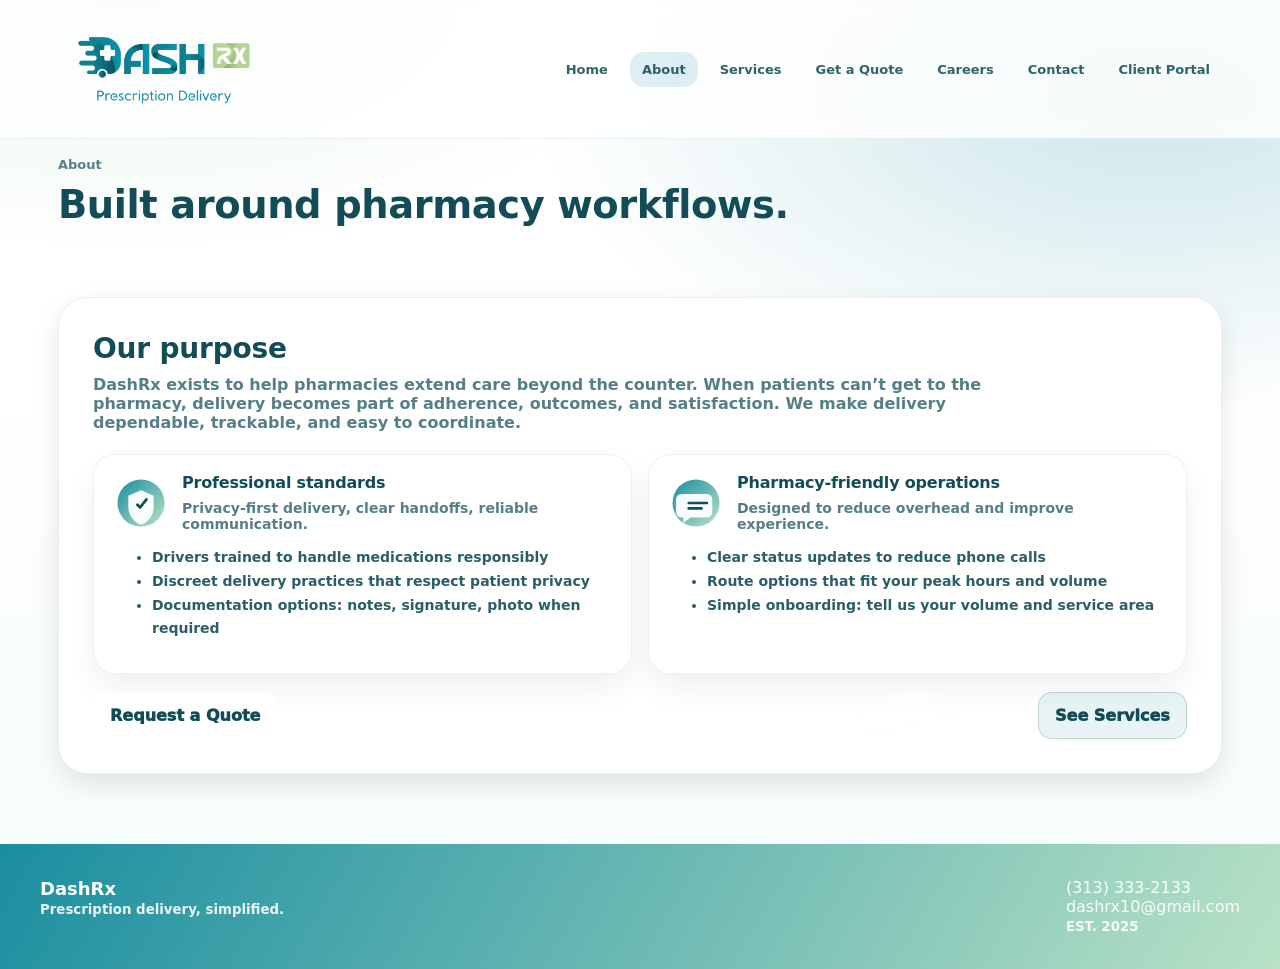
==== about.html @ f157fa07 "Add files via upload" ====
<!doctype html><html lang="en"><head>
<meta charset="utf-8"><meta name="viewport" content="width=device-width, initial-scale=1">
<title>About | DashRx</title><link rel="stylesheet" href="css/style.css"></head>
<body><div class="page">
<div class="header">
  <div class="navbar">
    <a class="brand" href="index.html">
      <img src="assets/dashrx_logo.png" alt="DashRx logo">
    </a>
    <nav class="navlinks"><a href="index.html">Home</a>
<a href="about.html" aria-current="page">About</a>
<a href="services.html">Services</a>
<a href="quote.html">Get a Quote</a>
<a href="careers.html">Careers</a>
<a href="contact.html">Contact</a><a href="https://dispatch.spoke.com/login" target="_blank">Client Portal</a>
</nav>
    <button class="navbtn" type="button" data-navbtn aria-expanded="false" aria-label="Open menu">Menu</button>
  </div>
  <div class="drawer" data-drawer data-open="false"><a href="index.html">Home</a>
<a href="about.html">About</a>
<a href="services.html">Services</a>
<a href="quote.html">Get a Quote</a>
<a href="careers.html">Careers</a>
<a href="contact.html">Contact</a></div>
</div>

<div class="pagehead"><div class="breadcrumb">About</div><h1>Built around pharmacy workflows.</h1></div>
<section class="section"><div class="panel">
  <h2 class="h2">Our purpose</h2>
  <p class="sub">DashRx exists to help pharmacies extend care beyond the counter. When patients can’t get to the pharmacy, delivery becomes part of adherence, outcomes, and satisfaction. We make delivery dependable, trackable, and easy to coordinate.</p>
  <div class="feature-grid">
    <div class="fcard open" style="cursor:default;">
      <div class="top"><img src="assets/ic_shield.svg" alt="Standards"><div><h3>Professional standards</h3><p>Privacy-first delivery, clear handoffs, reliable communication.</p></div></div>
      <div class="more" style="display:block;">
        <ul><li>Drivers trained to handle medications responsibly</li><li>Discreet delivery practices that respect patient privacy</li><li>Documentation options: notes, signature, photo when required</li></ul>
      </div>
    </div>
    <div class="fcard open" style="cursor:default;">
      <div class="top"><img src="assets/ic_updates.svg" alt="Operations"><div><h3>Pharmacy-friendly operations</h3><p>Designed to reduce overhead and improve experience.</p></div></div>
      <div class="more" style="display:block;">
        <ul><li>Clear status updates to reduce phone calls</li><li>Route options that fit your peak hours and volume</li><li>Simple onboarding: tell us your volume and service area</li></ul>
      </div>
    </div>
  </div>
  <div class="actions" style="margin-top:18px;">
    <a class="btn primary" href="quote.html">Request a Quote</a>
    <a class="btn ghost" href="services.html" style="border-color: rgba(18,77,87,.18); background: rgba(26,142,160,.10); color: var(--ink);">See Services</a>
  </div>
</div></section>

<div class="footer">
  <div class="inner">
    <div>
      <strong style="font-size:18px;">DashRx</strong><br>
      <small>Prescription delivery, simplified.</small>
    </div>
    <div>
      <div><a href="tel:+13133332133">(313) 333-2133</a></div>
      <div><a href="mailto:dashrx10@gmail.com">dashrx10@gmail.com</a></div>
      <small>EST. 2025</small>
    </div>
  </div>
</div>
<script src="js/main.js"></script>
</div></body></html>
---- css/style.css ----
:root{
  --primary:#1a8ea0;
  --secondary:#b9e2c6;
  --ink:#124d57;
  --bg:#f4fbfb;
  --muted: rgba(18,77,87,.72);
  --card:#ffffff;
  --shadow: 0 18px 45px rgba(0,0,0,.10);
  --shadow2: 0 10px 26px rgba(0,0,0,.10);
  --ring: 0 0 0 4px rgba(26,142,160,.18);
  --radius: 22px;
  --radiusL: 30px;
}
*{ box-sizing:border-box; }
html{ scroll-behavior:smooth; }
body{
  margin:0;
  font-family: ui-sans-serif, system-ui, -apple-system, Segoe UI, Roboto, Arial, sans-serif;
  color:var(--ink);
  background:
    radial-gradient(900px 420px at 10% 0%, rgba(185,226,198,.35), rgba(185,226,198,0) 60%),
    radial-gradient(1000px 520px at 90% 10%, rgba(26,142,160,.22), rgba(26,142,160,0) 62%),
    linear-gradient(180deg,#fff 0%, #fff 40%, var(--bg) 100%);
}

/* Page fade transitions */
.page{ opacity:0; transform: translateY(6px); transition: opacity .28s ease, transform .28s ease; }
.page.ready{ opacity:1; transform: translateY(0); }
.page.leaving{ opacity:0; transform: translateY(-6px); }

/* Nav */
.header{
  position:sticky; top:0; z-index:50;
  backdrop-filter: blur(10px);
  background: rgba(255,255,255,.82);
  border-bottom: 1px solid rgba(18,77,87,.08);
}
.navbar{
  max-width:1200px; margin:0 auto;
  display:flex; align-items:center; justify-content:space-between;
  padding:14px 18px;
}
.brand{ display:flex; align-items:center; gap:12px; text-decoration:none; color:inherit; }
.brand img{ height:110px; width:auto; }
.brand .brand-text strong{ font-size:18px; letter-spacing:-.2px; }
.brand .brand-text span{ font-size:12px; color:var(--muted); font-weight:700; }

.navlinks{ display:flex; align-items:center; gap:10px; }
.navlinks a{
  text-decoration:none; font-weight:800; font-size:13px;
  padding:10px 12px; border-radius:14px;
  color: rgba(18,77,87,.88);
  transition: background .18s ease, transform .18s ease;
}
.navlinks a:hover{ background: rgba(26,142,160,.10); transform: translateY(-1px); }
.navlinks a[aria-current="page"]{ background: rgba(26,142,160,.14); }

.navbtn{
  display:none;
  border:1px solid rgba(18,77,87,.18);
  background:white; border-radius:14px; padding:10px 12px;
  cursor:pointer;
}
.navbtn:focus{ outline:none; box-shadow: var(--ring); }
.drawer{
  display:none; padding:10px 18px 18px;
  border-top:1px solid rgba(18,77,87,.08);
}
.drawer a{ display:block; padding:12px 12px; border-radius:14px; text-decoration:none; font-weight:800; }
.drawer a:hover{ background: rgba(26,142,160,.10); }

/* Hero */
.hero{ max-width:1200px; margin:18px auto 0; padding:22px 18px 0; }
.hero-wrap{
  border-radius: 34px; overflow:hidden; box-shadow: var(--shadow);
  background:
    radial-gradient(1200px 420px at 20% 20%, rgba(185,226,198,.95), rgba(185,226,198,0) 60%),
    radial-gradient(900px 420px at 80% 30%, rgba(26,142,160,.85), rgba(26,142,160,0) 60%),
    linear-gradient(120deg, var(--primary), var(--secondary));
  position:relative;
}
.hero-wrap:after{
  content:""; position:absolute; inset:-40px;
  background: radial-gradient(500px 220px at 20% 20%, rgba(255,255,255,.22), transparent 60%);
  pointer-events:none; animation: floatGlow 9s ease-in-out infinite;
}
@keyframes floatGlow{ 0%,100%{ transform: translate3d(0,0,0); opacity:.8; } 50%{ transform: translate3d(18px,10px,0); opacity:1; } }
.hero-grid{
  display:grid; grid-template-columns: 1.15fr .85fr; gap:18px;
  padding:44px; align-items:center; position:relative;
}
.kicker{
  display:inline-flex; align-items:center; gap:10px;
  padding:10px 14px; border-radius:999px;
  background: rgba(255,255,255,.22); color:white; font-weight:900;
}
.kicker .dot{ width:10px; height:10px; border-radius:50%; background:#fff; box-shadow: 0 0 0 6px rgba(255,255,255,.20); }
.hero h1{ margin:18px 0 10px; font-size: clamp(30px, 3.2vw, 54px); line-height:1.06; color:white; letter-spacing:-.6px; }
.hero p{ margin:0; font-size:16px; color: rgba(255,255,255,.92); max-width:58ch; }
.hero-cta{ display:flex; gap:12px; margin-top:20px; flex-wrap:wrap; }

.btn{
  display:inline-flex; align-items:center; justify-content:center; gap:10px;
  padding:13px 16px; border-radius:14px; text-decoration:none; font-weight:950;
  cursor:pointer; border:1px solid rgba(255,255,255,.22);
  transition: transform .18s ease, box-shadow .18s ease, background .18s ease;
}
.btn.primary{ background:white; color: var(--ink); }
.btn.primary:hover{ transform: translateY(-1px); box-shadow: var(--shadow2); }
.btn.ghost{ background: rgba(255,255,255,.18); color: white; }
.btn.ghost:hover{ background: rgba(255,255,255,.24); transform: translateY(-1px); }

.hero-side{ display:grid; gap:12px; }
.kpi-row{ display:grid; grid-template-columns: 1fr 1fr; gap:12px; }
.kpi{
  border-radius:22px; background: rgba(255,255,255,.20);
  border:1px solid rgba(255,255,255,.22);
  padding:14px; color:white;
}
.kpi strong{ display:block; font-size:22px; letter-spacing:-.3px; }
.kpi span{ font-size:12px; opacity:.92; font-weight:800; }

.mapcard{
  border-radius:26px; background: rgba(255,255,255,.20);
  border:1px solid rgba(255,255,255,.22);
  padding:16px; color:white; overflow:hidden;
}
.mapcard h3{ margin:0 0 10px; font-size:14px; }
.mapwrap{ background: rgba(18,77,87,.16); border-radius:18px; padding:12px; }
.mapwrap svg{ width:100%; height:auto; display:block; }
.map-legend{ margin-top:10px; font-size:12px; opacity:.92; font-weight:800; }

/* Sections */
.section{ max-width:1200px; margin:0 auto; padding:70px 18px 0; }
.panel{
  border-radius: var(--radiusL); background:white; box-shadow: var(--shadow2);
  padding:34px; border:1px solid rgba(18,77,87,.08);
}
.panel.soft{
  background:
    radial-gradient(900px 320px at 10% 0%, rgba(185,226,198,.40), rgba(185,226,198,0) 55%),
    radial-gradient(900px 320px at 90% 10%, rgba(26,142,160,.14), rgba(26,142,160,0) 60%),
    linear-gradient(180deg, #ffffff, #ffffff);
}
.h2{ margin:0 0 10px; font-size:28px; letter-spacing:-.2px; }
.sub{ margin:0; color: var(--muted); max-width:86ch; font-weight:650; }

/* Feature cards */
.feature-grid{ display:grid; grid-template-columns: repeat(2, minmax(0,1fr)); gap:16px; margin-top:22px; }
.fcard{
  background: var(--card); border-radius: var(--radius);
  border:1px solid rgba(18,77,87,.08); padding:18px;
  box-shadow: 0 14px 30px rgba(0,0,0,.06);
  cursor:pointer; position:relative; overflow:hidden;
  transition: transform .18s ease, box-shadow .18s ease;
}
.fcard:hover{ transform: translateY(-2px); box-shadow: 0 18px 45px rgba(0,0,0,.10); }
.fcard .top{ display:flex; align-items:center; gap:12px; }
.fcard img{ width:58px; height:58px; }
.fcard h3{ margin:0; font-size:16px; letter-spacing:-.2px; }
.fcard p{ margin:8px 0 0; color: var(--muted); font-size:14px; font-weight:650; }
.fcard .more{ margin-top:14px; display:none; color: rgba(18,77,87,.90); font-size:14px; line-height:1.7; font-weight:650; }
.fcard.open .more{ display:block; }
.fcard .chev{
  position:absolute; right:16px; top:16px;
  width:34px; height:34px; border-radius:12px;
  display:flex; align-items:center; justify-content:center;
  background: rgba(26,142,160,.10);
  font-weight:950; transition: transform .18s ease;
}
.fcard.open .chev{ transform: rotate(180deg); }

/* Step form */
.stepper{ margin-top:18px; display:grid; gap:14px; }
.progressbar{ height:10px; background: rgba(18,77,87,.10); border-radius:999px; overflow:hidden; }
.progressbar > div{ height:100%; width:0%; background: linear-gradient(120deg, var(--primary), var(--secondary)); border-radius:999px; transition: width .35s ease; }
.steps{ display:flex; gap:10px; flex-wrap:wrap; font-weight:900; color: rgba(18,77,87,.80); font-size:12px; }
.steps .pill{ padding:8px 10px; border-radius:999px; background: rgba(26,142,160,.10); }
.steps .pill.active{ background: rgba(26,142,160,.18); box-shadow: var(--ring); }

.form{ margin-top:14px; display:grid; gap:14px; }
.row2{ display:grid; grid-template-columns: 1fr 1fr; gap:14px; }
label{ font-weight:900; font-size:13px; }
input, textarea, select{
  width:100%; padding:14px; border-radius:14px;
  border:1px solid rgba(18,77,87,.16);
  font: inherit; background:white;
}
input:focus, textarea:focus, select:focus{ outline:none; box-shadow: var(--ring); border-color: rgba(26,142,160,.55); }
textarea{ min-height:120px; resize:vertical; }
.helper{ font-size:12px; color: var(--muted); font-weight:650; }

.step{ display:none; }
.step.active{ display:block; animation: stepIn .22s ease; }
@keyframes stepIn{ from{ opacity:0; transform: translateY(6px);} to{ opacity:1; transform: translateY(0);} }

.actions{ display:flex; justify-content:space-between; gap:12px; flex-wrap:wrap; margin-top:8px; }
.btnform{
  border:none; border-radius:14px; padding:14px 16px;
  font-weight:950; background: var(--primary); color:white; cursor:pointer;
  transition: transform .18s ease, filter .18s ease;
}
.btnform:hover{ filter: brightness(.96); transform: translateY(-1px); }
.btnsubtle{
  border: 1px solid rgba(18,77,87,.18);
  background: white; color: var(--ink);
  border-radius: 14px; padding: 14px 16px;
  font-weight: 950; cursor:pointer;
}
.btnsubtle:hover{ box-shadow: var(--shadow2); transform: translateY(-1px); }

.hp{ position:absolute; left:-9999px; opacity:0; height:0; }

/* Footer */
.footer{
  margin-top:70px; padding:34px 18px;
  background: linear-gradient(120deg, var(--primary), var(--secondary));
  color:white;
}
.footer .inner{
  max-width:1200px; margin:0 auto;
  display:flex; align-items:flex-start; justify-content:space-between;
  gap:18px; flex-wrap:wrap;
}
.footer a{ color:white; opacity:.95; text-decoration:none; }
.footer small{ opacity:.9; font-weight:700; }

.pagehead{ max-width:1200px; margin:18px auto 0; padding:0 18px; }
.breadcrumb{ color: rgba(18,77,87,.70); font-weight:900; font-size:13px; }
.pagehead h1{ margin:10px 0 0; font-size: clamp(28px, 3vw, 44px); letter-spacing:-.4px; }

@media (max-width: 980px){
  .hero-grid{ grid-template-columns: 1fr; }
}
@media (max-width: 820px){
  .navlinks{ display:none; }
  .navbtn{ display:inline-flex; }
  .feature-grid{ grid-template-columns: 1fr; }
  .row2{ grid-template-columns: 1fr; }
  .panel{ padding:22px; }
  .hero-grid{ padding:28px; }
  .kpi-row{ grid-template-columns: 1fr; }
}



/* ===== Cool+ micro-interactions & particles ===== */
.hero-wrap{ position:relative; }
.particles{
  position:absolute; inset:0; width:100%; height:100%;
  opacity:.65; pointer-events:none;
}

/* Button shine sweep */
.btn{ position:relative; will-change: transform; }
.btn:before{
  content:""; position:absolute; inset:-2px; border-radius:16px;
  background: linear-gradient(110deg, transparent 0%, rgba(255,255,255,.35) 35%, transparent 70%);
  transform: translateX(-120%);
  transition: transform .55s ease;
  pointer-events:none;
}
.btn:hover:before{ transform: translateX(120%); }

/* Card lift/tilt */
.fcard{ will-change: transform; }
.fcard:hover{ transform: translateY(-3px) rotateX(1deg) rotateY(-1deg); }

/* ===== Delivery status timeline ===== */
.timeline{
  margin-top:18px;
  display:grid;
  gap: 12px;
  border-radius: 26px;
  background: linear-gradient(120deg, rgba(26,142,160,.10), rgba(185,226,198,.18));
  border: 1px solid rgba(18,77,87,.08);
  padding: 18px;
}
.tline-bar{
  height: 10px;
  background: rgba(18,77,87,.10);
  border-radius: 999px;
  overflow:hidden;
}
.tline-bar > div{
  height:100%;
  width: 0%;
  background: linear-gradient(120deg, var(--primary), var(--secondary));
  border-radius:999px;
  transition: width .35s ease;
}
.tline-steps{ display:flex; gap:10px; flex-wrap:wrap; }
.tstep{
  display:flex; align-items:center; gap:10px;
  padding: 10px 12px;
  border-radius: 18px;
  background: rgba(255,255,255,.70);
  border: 1px solid rgba(18,77,87,.10);
  cursor:pointer;
  transition: transform .18s ease, box-shadow .18s ease, background .18s ease;
  font-weight: 900; font-size: 13px;
}
.tstep:hover{ transform: translateY(-2px); box-shadow: var(--shadow2); background: rgba(255,255,255,.85); }
.tstep.active{ box-shadow: var(--ring); }
.dotmini{
  width: 10px; height: 10px; border-radius: 50%;
  background: rgba(26,142,160,.55);
  box-shadow: 0 0 0 6px rgba(26,142,160,.12);
}
.tdetail{
  border-radius: 18px;
  background: white;
  border: 1px solid rgba(18,77,87,.08);
  padding: 14px;
  box-shadow: 0 14px 30px rgba(0,0,0,.06);
}
.tdetail strong{ display:block; }
.tdetail span{ color: var(--muted); font-weight:650; }


/* Subtle glow behind hero/badge counter */
.glow-num{
  position:absolute;
  left:50%;
  top:50%;
  transform: translate(-50%,-50%);
  width: 360px;
  height: 140px;
  border-radius: 999px;
  background: radial-gradient(circle at 30% 40%, rgba(255,255,255,.55), rgba(255,255,255,0) 65%);
  filter: blur(18px);
  opacity: .55;
  animation: glowPulse 3.6s ease-in-out infinite;
  pointer-events:none;
}
@keyframes glowPulse{
  0%,100%{ opacity:.45; transform: translate(-50%,-50%) scale(1); }
  50%{ opacity:.75; transform: translate(-50%,-50%) scale(1.06); }
}
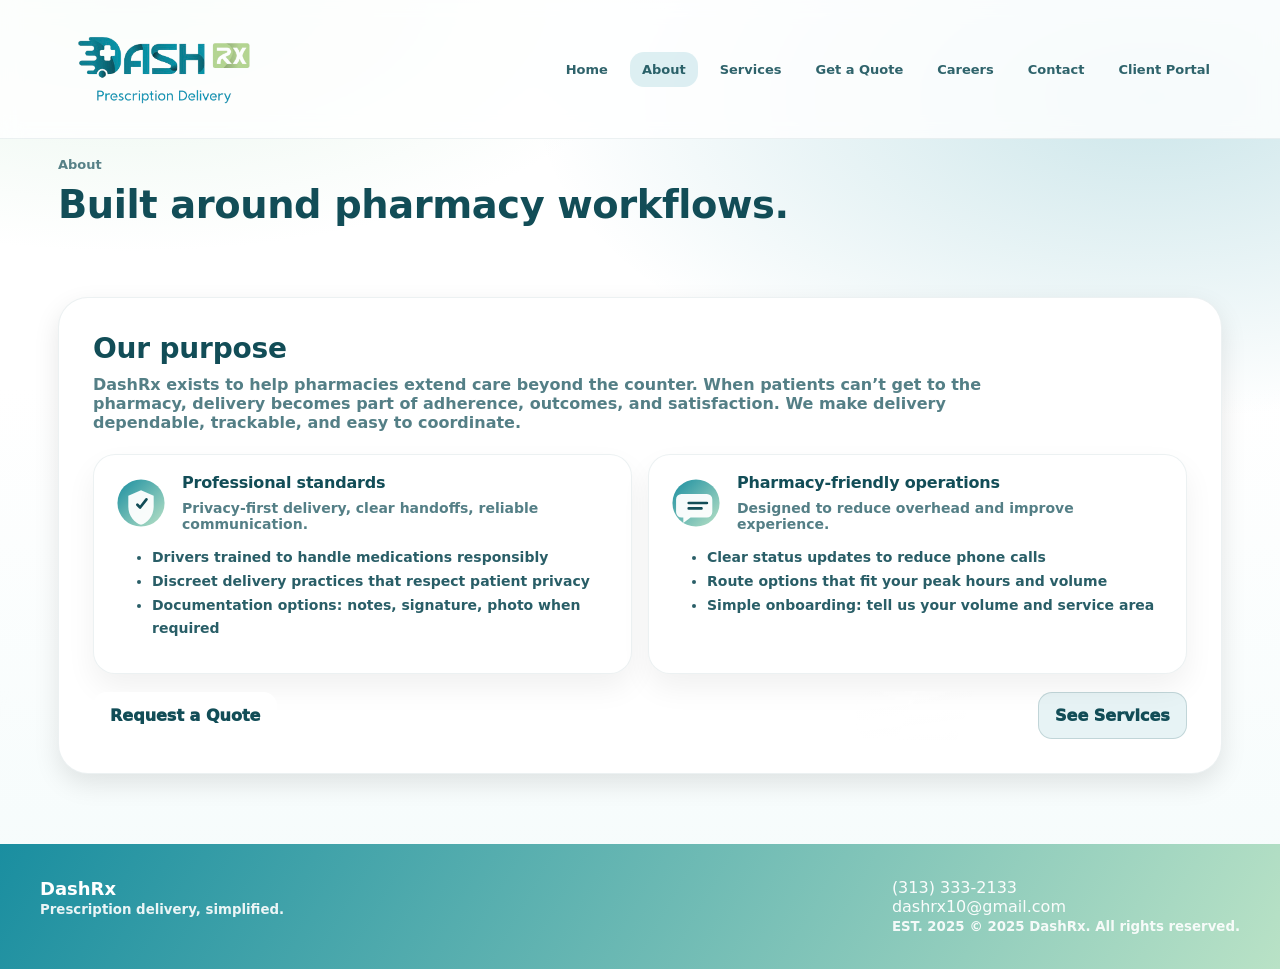
==== commit f0a57be0: "Add files via upload" ====
--- a/about.html
+++ b/about.html
@@ -12,7 +12,7 @@
 <a href="services.html">Services</a>
 <a href="quote.html">Get a Quote</a>
 <a href="careers.html">Careers</a>
-<a href="contact.html">Contact</a><a href="https://dispatch.spoke.com/login" target="_blank">Client Portal</a>
+<a href="contact.html">Contact</a><a href="https://dispatch.spoke.com/login" target="_blank" rel="noopener noreferrer">Client Portal</a>
 </nav>
     <button class="navbtn" type="button" data-navbtn aria-expanded="false" aria-label="Open menu">Menu</button>
   </div>
@@ -21,7 +21,8 @@
 <a href="services.html">Services</a>
 <a href="quote.html">Get a Quote</a>
 <a href="careers.html">Careers</a>
-<a href="contact.html">Contact</a></div>
+<a href="contact.html">Contact</a>
+<a href="https://dispatch.spoke.com/login" target="_blank" rel="noopener noreferrer" class="portal-link">Client Portal</a></div>
 </div>
 
 <div class="pagehead"><div class="breadcrumb">About</div><h1>Built around pharmacy workflows.</h1></div>
@@ -54,12 +55,14 @@
       <strong style="font-size:18px;">DashRx</strong><br>
       <small>Prescription delivery, simplified.</small>
     </div>
-    <div>
+    <div class="footer-meta">
       <div><a href="tel:+13133332133">(313) 333-2133</a></div>
       <div><a href="mailto:dashrx10@gmail.com">dashrx10@gmail.com</a></div>
       <small>EST. 2025</small>
+      <small class="copyright">&copy; 2025</span> DashRx. All rights reserved.</small>
     </div>
   </div>
 </div>
+
 <script src="js/main.js"></script>
-</div></body></html>
+</div></body></html>
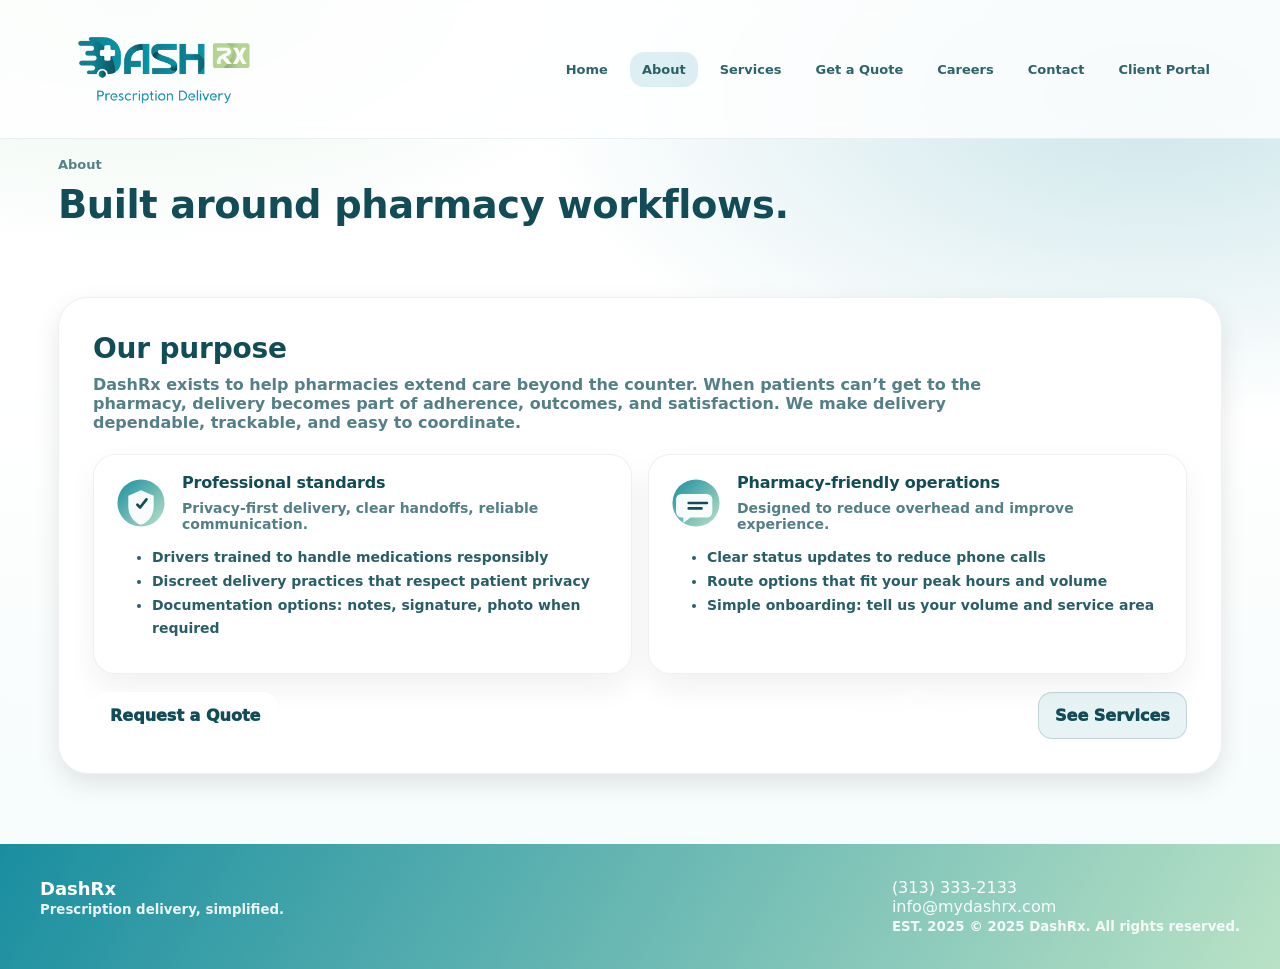
==== commit bea3e1f8: "Update delivery milestone and DashRx business contact emails" ====
--- a/about.html
+++ b/about.html
@@ -57,7 +57,7 @@
     </div>
     <div class="footer-meta">
       <div><a href="tel:+13133332133">(313) 333-2133</a></div>
-      <div><a href="mailto:dashrx10@gmail.com">dashrx10@gmail.com</a></div>
+      <div><a href="mailto:info@mydashrx.com">info@mydashrx.com</a></div>
       <small>EST. 2025</small>
       <small class="copyright">&copy; 2025</span> DashRx. All rights reserved.</small>
     </div>
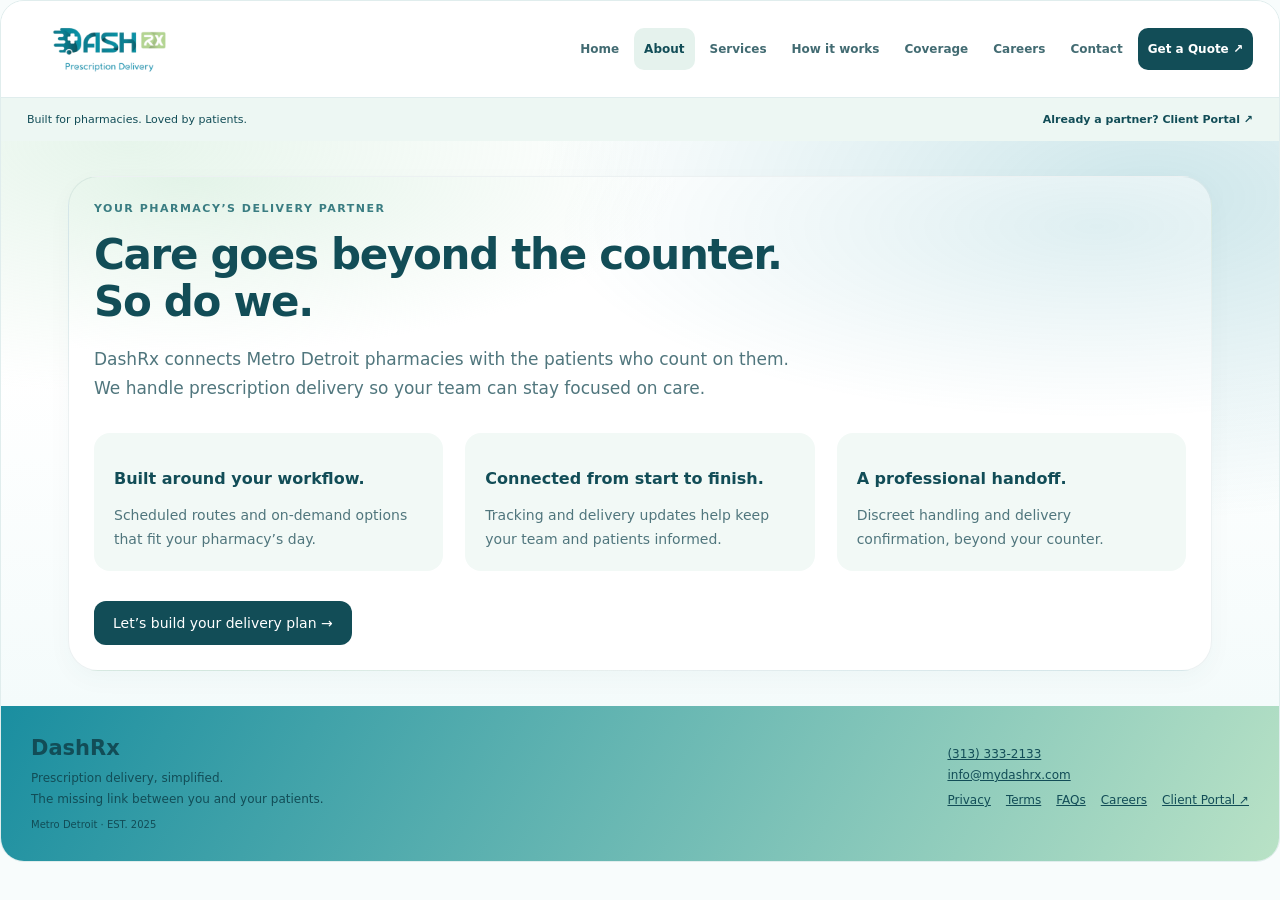
==== commit 4f6f44d5: "Refine DashRx website, add driver applications and county coverage" ====
--- a/about.html
+++ b/about.html
@@ -1,68 +1,6 @@
-<!doctype html><html lang="en"><head>
-<meta charset="utf-8"><meta name="viewport" content="width=device-width, initial-scale=1">
-<title>About | DashRx</title><link rel="stylesheet" href="css/style.css"></head>
-<body><div class="page">
-<div class="header">
-  <div class="navbar">
-    <a class="brand" href="index.html">
-      <img src="assets/dashrx_logo.png" alt="DashRx logo">
-    </a>
-    <nav class="navlinks"><a href="index.html">Home</a>
-<a href="about.html" aria-current="page">About</a>
-<a href="services.html">Services</a>
-<a href="quote.html">Get a Quote</a>
-<a href="careers.html">Careers</a>
-<a href="contact.html">Contact</a><a href="https://dispatch.spoke.com/login" target="_blank" rel="noopener noreferrer">Client Portal</a>
-</nav>
-    <button class="navbtn" type="button" data-navbtn aria-expanded="false" aria-label="Open menu">Menu</button>
-  </div>
-  <div class="drawer" data-drawer data-open="false"><a href="index.html">Home</a>
-<a href="about.html">About</a>
-<a href="services.html">Services</a>
-<a href="quote.html">Get a Quote</a>
-<a href="careers.html">Careers</a>
-<a href="contact.html">Contact</a>
-<a href="https://dispatch.spoke.com/login" target="_blank" rel="noopener noreferrer" class="portal-link">Client Portal</a></div>
-</div>
-
-<div class="pagehead"><div class="breadcrumb">About</div><h1>Built around pharmacy workflows.</h1></div>
-<section class="section"><div class="panel">
-  <h2 class="h2">Our purpose</h2>
-  <p class="sub">DashRx exists to help pharmacies extend care beyond the counter. When patients can’t get to the pharmacy, delivery becomes part of adherence, outcomes, and satisfaction. We make delivery dependable, trackable, and easy to coordinate.</p>
-  <div class="feature-grid">
-    <div class="fcard open" style="cursor:default;">
-      <div class="top"><img src="assets/ic_shield.svg" alt="Standards"><div><h3>Professional standards</h3><p>Privacy-first delivery, clear handoffs, reliable communication.</p></div></div>
-      <div class="more" style="display:block;">
-        <ul><li>Drivers trained to handle medications responsibly</li><li>Discreet delivery practices that respect patient privacy</li><li>Documentation options: notes, signature, photo when required</li></ul>
-      </div>
-    </div>
-    <div class="fcard open" style="cursor:default;">
-      <div class="top"><img src="assets/ic_updates.svg" alt="Operations"><div><h3>Pharmacy-friendly operations</h3><p>Designed to reduce overhead and improve experience.</p></div></div>
-      <div class="more" style="display:block;">
-        <ul><li>Clear status updates to reduce phone calls</li><li>Route options that fit your peak hours and volume</li><li>Simple onboarding: tell us your volume and service area</li></ul>
-      </div>
-    </div>
-  </div>
-  <div class="actions" style="margin-top:18px;">
-    <a class="btn primary" href="quote.html">Request a Quote</a>
-    <a class="btn ghost" href="services.html" style="border-color: rgba(18,77,87,.18); background: rgba(26,142,160,.10); color: var(--ink);">See Services</a>
-  </div>
-</div></section>
-
-<div class="footer">
-  <div class="inner">
-    <div>
-      <strong style="font-size:18px;">DashRx</strong><br>
-      <small>Prescription delivery, simplified.</small>
-    </div>
-    <div class="footer-meta">
-      <div><a href="tel:+13133332133">(313) 333-2133</a></div>
-      <div><a href="mailto:info@mydashrx.com">info@mydashrx.com</a></div>
-      <small>EST. 2025</small>
-      <small class="copyright">&copy; 2025</span> DashRx. All rights reserved.</small>
-    </div>
-  </div>
-</div>
-
-<script src="js/main.js"></script>
+<!doctype html>
+<html lang="en"><head><meta charset="utf-8"><meta name="viewport" content="width=device-width, initial-scale=1"><meta name="theme-color" content="#1a8ea0"><title>About DashRx | DashRx</title><meta name="description" content="DashRx provides secure prescription delivery for pharmacies throughout Wayne, Oakland, and Macomb counties. We deliver. You focus on care."><link rel="canonical" href="https://mydashrx.com/about.html"><link rel="stylesheet" href="css/site.css"><link rel="icon" type="image/svg+xml" href="assets/dashrx_logo.svg"><meta name="referrer" content="strict-origin-when-cross-origin"><script src="js/site.js" defer></script></head><body style="margin:0;background:#f8fcfc;font-family:ui-sans-serif,system-ui"><div id="rx-full"><header class="full-nav"><a class="full-brand cursor-interaction" aria-label="DashRx homepage" href="index.html"><img class="full-logo" alt="DashRx" src="assets/dashrx-logo.webp" width="160" height="72" decoding="async"></a><a class="mobile-header-quote cursor-interaction" href="quote.html">Quote ↗</a><button class="mobile-menu-button cursor-interaction" type="button" aria-controls="rx-main-menu" aria-expanded="false">Menu</button><nav id="rx-main-menu" class="full-links" aria-label="Website navigation"><a class="cursor-interaction" href="index.html">Home</a><a class="cursor-interaction" href="about.html" aria-current="page">About</a><a class="cursor-interaction" href="services.html">Services</a><a class="cursor-interaction" href="how-it-works.html">How it works</a><a class="cursor-interaction" href="coverage.html">Coverage</a><a class="cursor-interaction" href="careers.html">Careers</a><a class="cursor-interaction" href="contact.html">Contact</a><a class="full-quote cursor-interaction" href="quote.html">Get a Quote ↗</a></nav></header>
+<div class="full-portal-row"><span>Built for pharmacies. Loved by patients.</span><a class="cursor-interaction" href="portal.html">Already a partner? Client Portal ↗</a></div>
+<div class="mobile-actions"><a href="tel:+13133332133">Call DashRx</a><a class="cursor-interaction" href="quote.html">Get a Quote →</a></div>
+<main class="rx-content page ready" id="main-content"><section class="section"><div class="panel soft"><div class="eyebrow">YOUR PHARMACY’S DELIVERY PARTNER</div><h1>Care goes beyond the counter.<br>So do we.</h1><p class="lead">DashRx connects Metro Detroit pharmacies with the patients who count on them. We handle prescription delivery so your team can stay focused on care.</p><div class="benefit-grid"><article><h3>Built around your workflow.</h3><p>Scheduled routes and on-demand options that fit your pharmacy’s day.</p></article><article><h3>Connected from start to finish.</h3><p>Tracking and delivery updates help keep your team and patients informed.</p></article><article><h3>A professional handoff.</h3><p>Discreet handling and delivery confirmation, beyond your counter.</p></article></div><a class="site-action" href="quote.html">Let’s build your delivery plan →</a></div></section></main><footer class="full-footer"><div><strong>DashRx</strong><p>Prescription delivery, simplified.<br>The missing link between you and your patients.</p><small>Metro Detroit · EST. 2025</small></div><div><p><a href="tel:+13133332133">(313) 333-2133</a><br><a href="mailto:info@mydashrx.com">info@mydashrx.com</a></p><div class="full-footer-links"><a class="cursor-interaction" href="privacy.html">Privacy</a><a class="cursor-interaction" href="terms.html">Terms</a><a class="cursor-interaction" href="faq.html">FAQs</a><a class="cursor-interaction" href="careers.html">Careers</a><a class="cursor-interaction" href="portal.html">Client Portal ↗</a></div></div></footer>
 </div></body></html>
--- a/css/site.css
+++ b/css/site.css
@@ -0,0 +1,364 @@
+
+.rx-content{
+  --primary:#1a8ea0;
+  --secondary:#b9e2c6;
+  --ink:#124d57;
+  --bg:#f4fbfb;
+  --muted: rgba(18,77,87,.72);
+  --card:#ffffff;
+  --shadow: 0 18px 45px rgba(0,0,0,.10);
+  --shadow2: 0 10px 26px rgba(0,0,0,.10);
+  --ring: 0 0 0 4px rgba(26,142,160,.18);
+  --radius: 22px;
+  --radiusL: 30px;
+}
+*{ box-sizing:border-box; }
+html{ scroll-behavior:smooth; }
+.rx-content{
+  margin:0;
+  font-family: ui-sans-serif, system-ui, -apple-system, Segoe UI, Roboto, Arial, sans-serif;
+  color:var(--ink);
+  background:
+    radial-gradient(900px 420px at 10% 0%, rgba(185,226,198,.35), rgba(185,226,198,0) 60%),
+    radial-gradient(1000px 520px at 90% 10%, rgba(26,142,160,.22), rgba(26,142,160,0) 62%),
+    linear-gradient(180deg,#fff 0%, #fff 40%, var(--bg) 100%);
+}
+
+/* Page fade transitions */
+.page{ opacity:0; transform: translateY(6px); transition: opacity .28s ease, transform .28s ease; }
+.page.ready{ opacity:1; transform: translateY(0); }
+.page.leaving{ opacity:0; transform: translateY(-6px); }
+
+/* Nav */
+.header{
+  position:sticky; top:0; z-index:50;
+  backdrop-filter: blur(10px);
+  background: rgba(255,255,255,.82);
+  border-bottom: 1px solid rgba(18,77,87,.08);
+}
+.navbar{
+  max-width:1200px; margin:0 auto;
+  display:flex; align-items:center; justify-content:space-between;
+  padding:14px 18px;
+}
+.brand{ display:flex; align-items:center; gap:12px; text-decoration:none; color:inherit; }
+.brand img{ height:110px; width:auto; }
+.brand .brand-text strong{ font-size:18px; letter-spacing:-.2px; }
+.brand .brand-text span{ font-size:12px; color:var(--muted); font-weight:700; }
+
+.navlinks{ display:flex; align-items:center; gap:10px; }
+.navlinks a{
+  text-decoration:none; font-weight:800; font-size:13px;
+  padding:10px 12px; border-radius:14px;
+  color: rgba(18,77,87,.88);
+  transition: background .18s ease, transform .18s ease;
+}
+.navlinks a:hover{ background: rgba(26,142,160,.10); transform: translateY(-1px); }
+.navlinks a[aria-current="page"]{ background: rgba(26,142,160,.14); }
+
+.navbtn{
+  display:none;
+  border:1px solid rgba(18,77,87,.18);
+  background:white; border-radius:14px; padding:10px 12px;
+  cursor:pointer;
+}
+.navbtn:focus{ outline:none; box-shadow: var(--ring); }
+.drawer{
+  display:none; padding:10px 18px 18px;
+  border-top:1px solid rgba(18,77,87,.08);
+}
+.drawer a{ display:block; padding:12px 12px; border-radius:14px; text-decoration:none; font-weight:800; }
+.drawer a:hover{ background: rgba(26,142,160,.10); }
+
+/* Hero */
+.hero{ max-width:1200px; margin:18px auto 0; padding:22px 18px 0; }
+.hero-wrap{
+  border-radius: 34px; overflow:hidden; box-shadow: var(--shadow);
+  background:
+    radial-gradient(1200px 420px at 20% 20%, rgba(185,226,198,.95), rgba(185,226,198,0) 60%),
+    radial-gradient(900px 420px at 80% 30%, rgba(26,142,160,.85), rgba(26,142,160,0) 60%),
+    linear-gradient(120deg, var(--primary), var(--secondary));
+  position:relative;
+}
+.hero-wrap:after{
+  content:""; position:absolute; inset:-40px;
+  background: radial-gradient(500px 220px at 20% 20%, rgba(255,255,255,.22), transparent 60%);
+  pointer-events:none; animation: floatGlow 9s ease-in-out infinite;
+}
+@keyframes floatGlow{ 0%,100%{ transform: translate3d(0,0,0); opacity:.8; } 50%{ transform: translate3d(18px,10px,0); opacity:1; } }
+.hero-grid{
+  display:grid; grid-template-columns: 1.15fr .85fr; gap:18px;
+  padding:44px; align-items:center; position:relative;
+}
+.kicker{
+  display:inline-flex; align-items:center; gap:10px;
+  padding:10px 14px; border-radius:999px;
+  background: rgba(255,255,255,.22); color:white; font-weight:900;
+}
+.kicker .dot{ width:10px; height:10px; border-radius:50%; background:#fff; box-shadow: 0 0 0 6px rgba(255,255,255,.20); }
+.hero h1{ margin:18px 0 10px; font-size: clamp(30px, 3.2vw, 54px); line-height:1.06; color:white; letter-spacing:-.6px; }
+.hero p{ margin:0; font-size:16px; color: rgba(255,255,255,.92); max-width:58ch; }
+.hero-cta{ display:flex; gap:12px; margin-top:20px; flex-wrap:wrap; }
+
+.btn{
+  display:inline-flex; align-items:center; justify-content:center; gap:10px;
+  padding:13px 16px; border-radius:14px; text-decoration:none; font-weight:950;
+  cursor:pointer; border:1px solid rgba(255,255,255,.22);
+  transition: transform .18s ease, box-shadow .18s ease, background .18s ease;
+}
+.btn.primary{ background:white; color: var(--ink); }
+.btn.primary:hover{ transform: translateY(-1px); box-shadow: var(--shadow2); }
+.btn.ghost{ background: rgba(255,255,255,.18); color: white; }
+.btn.ghost:hover{ background: rgba(255,255,255,.24); transform: translateY(-1px); }
+
+.hero-side{ display:grid; gap:12px; }
+.kpi-row{ display:grid; grid-template-columns: 1fr 1fr; gap:12px; }
+.kpi{
+  border-radius:22px; background: rgba(255,255,255,.20);
+  border:1px solid rgba(255,255,255,.22);
+  padding:14px; color:white;
+}
+.kpi strong{ display:block; font-size:22px; letter-spacing:-.3px; }
+.kpi span{ font-size:12px; opacity:.92; font-weight:800; }
+
+.mapcard{
+  border-radius:26px; background: rgba(255,255,255,.20);
+  border:1px solid rgba(255,255,255,.22);
+  padding:16px; color:white; overflow:hidden;
+}
+.mapcard h3{ margin:0 0 10px; font-size:14px; }
+.mapwrap{ background: rgba(18,77,87,.16); border-radius:18px; padding:12px; }
+.mapwrap svg{ width:100%; height:auto; display:block; }
+.map-legend{ margin-top:10px; font-size:12px; opacity:.92; font-weight:800; }
+
+/* Sections */
+.section{ max-width:1200px; margin:0 auto; padding:70px 18px 0; }
+.panel{
+  border-radius: var(--radiusL); background:white; box-shadow: var(--shadow2);
+  padding:34px; border:1px solid rgba(18,77,87,.08);
+}
+.panel.soft{
+  background:
+    radial-gradient(900px 320px at 10% 0%, rgba(185,226,198,.40), rgba(185,226,198,0) 55%),
+    radial-gradient(900px 320px at 90% 10%, rgba(26,142,160,.14), rgba(26,142,160,0) 60%),
+    linear-gradient(180deg, #ffffff, #ffffff);
+}
+.h2{ margin:0 0 10px; font-size:28px; letter-spacing:-.2px; }
+.sub{ margin:0; color: var(--muted); max-width:86ch; font-weight:650; }
+
+/* Feature cards */
+.feature-grid{ display:grid; grid-template-columns: repeat(2, minmax(0,1fr)); gap:16px; margin-top:22px; }
+.fcard{
+  background: var(--card); border-radius: var(--radius);
+  border:1px solid rgba(18,77,87,.08); padding:18px;
+  box-shadow: 0 14px 30px rgba(0,0,0,.06);
+  cursor:pointer; position:relative; overflow:hidden;
+  transition: transform .18s ease, box-shadow .18s ease;
+}
+.fcard:hover{ transform: translateY(-2px); box-shadow: 0 18px 45px rgba(0,0,0,.10); }
+.fcard .top{ display:flex; align-items:center; gap:12px; }
+.fcard img{ width:58px; height:58px; }
+.fcard h3{ margin:0; font-size:16px; letter-spacing:-.2px; }
+.fcard p{ margin:8px 0 0; color: var(--muted); font-size:14px; font-weight:650; }
+.fcard .more{ margin-top:14px; display:none; color: rgba(18,77,87,.90); font-size:14px; line-height:1.7; font-weight:650; }
+.fcard.open .more{ display:block; }
+.fcard .chev{
+  position:absolute; right:16px; top:16px;
+  width:34px; height:34px; border-radius:12px;
+  display:flex; align-items:center; justify-content:center;
+  background: rgba(26,142,160,.10);
+  font-weight:950; transition: transform .18s ease;
+}
+.fcard.open .chev{ transform: rotate(180deg); }
+
+/* Step form */
+.stepper{ margin-top:18px; display:grid; gap:14px; }
+.progressbar{ height:10px; background: rgba(18,77,87,.10); border-radius:999px; overflow:hidden; }
+.progressbar > div{ height:100%; width:0%; background: linear-gradient(120deg, var(--primary), var(--secondary)); border-radius:999px; transition: width .35s ease; }
+.steps{ display:flex; gap:10px; flex-wrap:wrap; font-weight:900; color: rgba(18,77,87,.80); font-size:12px; }
+.steps .pill{ padding:8px 10px; border-radius:999px; background: rgba(26,142,160,.10); }
+.steps .pill.active{ background: rgba(26,142,160,.18); box-shadow: var(--ring); }
+
+.form{ margin-top:14px; display:grid; gap:14px; }
+.row2{ display:grid; grid-template-columns: 1fr 1fr; gap:14px; }
+label{ font-weight:900; font-size:13px; }
+input, textarea, select{
+  width:100%; padding:14px; border-radius:14px;
+  border:1px solid rgba(18,77,87,.16);
+  font: inherit; background:white;
+}
+input:focus, textarea:focus, select:focus{ outline:none; box-shadow: var(--ring); border-color: rgba(26,142,160,.55); }
+textarea{ min-height:120px; resize:vertical; }
+.helper{ font-size:12px; color: var(--muted); font-weight:650; }
+
+.step{ display:none; }
+.step.active{ display:block; animation: stepIn .22s ease; }
+@keyframes stepIn{ from{ opacity:0; transform: translateY(6px);} to{ opacity:1; transform: translateY(0);} }
+
+.actions{ display:flex; justify-content:space-between; gap:12px; flex-wrap:wrap; margin-top:8px; }
+.btnform{
+  border:none; border-radius:14px; padding:14px 16px;
+  font-weight:950; background: var(--primary); color:white; cursor:pointer;
+  transition: transform .18s ease, filter .18s ease;
+}
+.btnform:hover{ filter: brightness(.96); transform: translateY(-1px); }
+.btnsubtle{
+  border: 1px solid rgba(18,77,87,.18);
+  background: white; color: var(--ink);
+  border-radius: 14px; padding: 14px 16px;
+  font-weight: 950; cursor:pointer;
+}
+.btnsubtle:hover{ box-shadow: var(--shadow2); transform: translateY(-1px); }
+
+.hp{ position:absolute; left:-9999px; opacity:0; height:0; }
+
+/* Footer */
+.footer{
+  margin-top:70px; padding:34px 18px;
+  background: linear-gradient(120deg, var(--primary), var(--secondary));
+  color:white;
+}
+.footer .inner{
+  max-width:1200px; margin:0 auto;
+  display:flex; align-items:flex-start; justify-content:space-between;
+  gap:18px; flex-wrap:wrap;
+}
+.footer a{ color:white; opacity:.95; text-decoration:none; }
+.footer small{ opacity:.9; font-weight:700; }
+
+.pagehead{ max-width:1200px; margin:18px auto 0; padding:0 18px; }
+.breadcrumb{ color: rgba(18,77,87,.70); font-weight:900; font-size:13px; }
+.pagehead h1{ margin:10px 0 0; font-size: clamp(28px, 3vw, 44px); letter-spacing:-.4px; }
+
+@media (max-width: 980px){
+  .hero-grid{ grid-template-columns: 1fr; }
+}
+@media (max-width: 820px){
+  .navlinks{ display:none; }
+  .navbtn{ display:inline-flex; }
+  .feature-grid{ grid-template-columns: 1fr; }
+  .row2{ grid-template-columns: 1fr; }
+  .panel{ padding:22px; }
+  .hero-grid{ padding:28px; }
+  .kpi-row{ grid-template-columns: 1fr; }
+}
+
+
+
+/* ===== Cool+ micro-interactions & particles ===== */
+.hero-wrap{ position:relative; }
+.particles{
+  position:absolute; inset:0; width:100%; height:100%;
+  opacity:.65; pointer-events:none;
+}
+
+/* Button shine sweep */
+.btn{ position:relative; will-change: transform; }
+.btn:before{
+  content:""; position:absolute; inset:-2px; border-radius:16px;
+  background: linear-gradient(110deg, transparent 0%, rgba(255,255,255,.35) 35%, transparent 70%);
+  transform: translateX(-120%);
+  transition: transform .55s ease;
+  pointer-events:none;
+}
+.btn:hover:before{ transform: translateX(120%); }
+
+/* Card lift/tilt */
+.fcard{ will-change: transform; }
+.fcard:hover{ transform: translateY(-3px) rotateX(1deg) rotateY(-1deg); }
+
+/* ===== Delivery status timeline ===== */
+.timeline{
+  margin-top:18px;
+  display:grid;
+  gap: 12px;
+  border-radius: 26px;
+  background: linear-gradient(120deg, rgba(26,142,160,.10), rgba(185,226,198,.18));
+  border: 1px solid rgba(18,77,87,.08);
+  padding: 18px;
+}
+.tline-bar{
+  height: 10px;
+  background: rgba(18,77,87,.10);
+  border-radius: 999px;
+  overflow:hidden;
+}
+.tline-bar > div{
+  height:100%;
+  width: 0%;
+  background: linear-gradient(120deg, var(--primary), var(--secondary));
+  border-radius:999px;
+  transition: width .35s ease;
+}
+.tline-steps{ display:flex; gap:10px; flex-wrap:wrap; }
+.tstep{
+  display:flex; align-items:center; gap:10px;
+  padding: 10px 12px;
+  border-radius: 18px;
+  background: rgba(255,255,255,.70);
+  border: 1px solid rgba(18,77,87,.10);
+  cursor:pointer;
+  transition: transform .18s ease, box-shadow .18s ease, background .18s ease;
+  font-weight: 900; font-size: 13px;
+}
+.tstep:hover{ transform: translateY(-2px); box-shadow: var(--shadow2); background: rgba(255,255,255,.85); }
+.tstep.active{ box-shadow: var(--ring); }
+.dotmini{
+  width: 10px; height: 10px; border-radius: 50%;
+  background: rgba(26,142,160,.55);
+  box-shadow: 0 0 0 6px rgba(26,142,160,.12);
+}
+.tdetail{
+  border-radius: 18px;
+  background: white;
+  border: 1px solid rgba(18,77,87,.08);
+  padding: 14px;
+  box-shadow: 0 14px 30px rgba(0,0,0,.06);
+}
+.tdetail strong{ display:block; }
+.tdetail span{ color: var(--muted); font-weight:650; }
+
+
+/* Subtle glow behind hero/badge counter */
+.glow-num{
+  position:absolute;
+  left:50%;
+  top:50%;
+  transform: translate(-50%,-50%);
+  width: 360px;
+  height: 140px;
+  border-radius: 999px;
+  background: radial-gradient(circle at 30% 40%, rgba(255,255,255,.55), rgba(255,255,255,0) 65%);
+  filter: blur(18px);
+  opacity: .55;
+  animation: glowPulse 3.6s ease-in-out infinite;
+  pointer-events:none;
+}
+@keyframes glowPulse{
+  0%,100%{ opacity:.45; transform: translate(-50%,-50%) scale(1); }
+  50%{ opacity:.75; transform: translate(-50%,-50%) scale(1.06); }
+}
+
+
+.brand img{height:76px}.navbar{padding:10px 20px}.hero{margin-top:8px;padding-top:14px}.hero-wrap{box-shadow:0 12px 32px #124d5712}.hero-grid{padding:30px;gap:24px}.hero h1{color:#124d57;font-size:34px;letter-spacing:-1.1px;line-height:1.1}.hero p{color:#164e56;line-height:1.65;font-size:15px}.kicker{color:#124d57;font-size:12px;font-weight:650;background:#ffffff6b;padding:9px 12px}.kicker .dot{background:#1a8ea0;box-shadow:none;width:7px;height:7px}.btn{font-weight:700;font-size:14px;padding:13px 16px;overflow:hidden}.btn.primary{background:#124d57;color:#fff}.btn.ghost{color:#124d57;background:#ffffff80;border-color:#ffffff75}.kpi-row{grid-template-columns:1fr 1fr}.kpi{color:#124d57;background:#ffffff65;border-color:#ffffff85;box-shadow:0 5px 12px #124d5705}.kpi span{font-weight:600}.mapcard{color:#124d57;background:#ffffff80;border-color:#ffffff90}.mapwrap{background:#1a8ea0a8}.map-legend{font-weight:500;font-size:12px}.header{position:relative}.section{padding-top:24px}.panel{padding:25px;box-shadow:0 8px 24px #124d5709}.h2{font-size:25px;letter-spacing:-.6px}.sub{font-size:14px;font-weight:400;line-height:1.65}.feature-grid{gap:12px;margin-top:20px}.fcard{box-shadow:none;padding:20px;border-color:#d8eaeb}.fcard .top{gap:14px;align-items:flex-start}.fcard img{width:44px;height:44px}.fcard h3{font-size:16px;padding-right:24px}.fcard p{font-weight:400;line-height:1.6;font-size:14px}.fcard .more{font-weight:400}.fcard .chev{width:24px;height:24px;right:12px;top:15px;background:transparent}.fcard.open{border-color:#1a8ea0}.fcard ul{padding-left:20px}.timeline{border:0;padding:16px 0;background:transparent}.tline-steps{display:grid;grid-template-columns:repeat(5,1fr);gap:5px}.tstep{font-family:inherit;font-size:11px;padding:12px 3px;justify-content:center;border-radius:10px;font-weight:600}.dotmini{display:none}.tstep.active{background:#124d57;color:white;box-shadow:none}.tdetail{box-shadow:none;background:#f3fafa;border:0}.tdetail strong{margin-bottom:8px}.tdetail span{font-size:14px;line-height:1.6;font-weight:400}.ref-next{width:100%;padding:13px;background:#124d57;color:white;border:0;border-radius:12px;font:inherit;font-size:13px;font-weight:650;cursor:pointer;margin-top:12px}.ref-intro{font-size:13px;line-height:1.6;margin:8px 0 18px;color:#49777e}.ref-phone{font-size:12px;color:#124d57;text-decoration:none;display:inline-block;margin-top:18px}.ref-top-quote{color:white;background:#124d57;border-radius:10px;text-decoration:none;font-size:12px;padding:11px 14px;font-weight:650}.ref-trust{font-size:11px;color:#124d57;display:flex;gap:14px;flex-wrap:wrap;margin-top:22px}.ref-demo-head{display:flex;justify-content:space-between;gap:10px;align-items:center}.ref-demo-head small{font-size:10px;font-weight:500;letter-spacing:.6px}.ref-demo-head h3{margin:0;font-size:14px}.hero-side .mapcard{padding:18px}.ref-delivery{padding:22px;background:linear-gradient(130deg,#b9e2c6,#71b9bc);border-radius:26px;color:#124d57}.ref-delivery .mapcard{background:#ffffff70}.ref-delivery .tdetail{background:#ffffffb3}@media(min-width:981px){.hero h1{font-size:48px}}@media(prefers-reduced-motion:reduce){*{animation:none!important;transition:none!important}}
+
+:host{display:block;color-scheme:light}.page{opacity:1;transform:none}.header{display:none}.hero-wrap:after,.glow-num{animation:none}.hero-grid{padding:42px}.hero h1{font-size:46px}.kpi-row{grid-template-columns:1fr 1fr}.mapcard h3{line-height:1.5}.hero{margin-top:4px}.section{padding:35px 28px 0}.eyebrow{font-size:11px;letter-spacing:1.5px;color:#3a7d82;font-weight:700;margin-bottom:16px}.section h1{font-size:42px;letter-spacing:-1.3px;line-height:1.12;margin:0 0 20px}.lead{font-size:17px;line-height:1.7;color:#50767d;max-width:700px}.benefit-grid{display:grid;grid-template-columns:repeat(auto-fit,minmax(180px,1fr));gap:22px;margin:30px 0}.benefit-grid article{padding:20px;background:#f2f9f6;border-radius:16px}.benefit-grid p{font-size:14px;line-height:1.7;margin:8px 0 0;color:#50767d}.benefit-grid h3{font-size:16px}.site-action{display:inline-flex;border:0;padding:14px 19px;background:#124d57;color:#fff;border-radius:12px;text-decoration:none;font:inherit;font-size:14px;cursor:pointer}.fine{font-size:12px;color:#64868c;margin-top:20px}.journey{margin:36px 28px;background:linear-gradient(125deg,#b9e2c6,#87c5c5);border-radius:28px;padding:30px}.journey-intro h2{font-size:28px;letter-spacing:-.7px;margin:0 0 10px}.journey-intro p{font-size:14px;color:#335f65;margin:0 0 25px}.journey-grid{display:grid;grid-template-columns:1fr 1fr;gap:24px;align-items:center}.journey .mapcard{background:#ffffff70}.journey .tstep{font-size:11px}.journey .timeline{margin:0}.journey .ref-next{margin-top:15px}.journey-slot .journey{margin:28px 0 0}.step-badge{display:grid;place-items:center;width:30px;height:30px;background:#124d57;color:white;border-radius:50%;margin-bottom:15px}details{padding:20px 0;border-bottom:1px solid #dcebea}summary{cursor:pointer;font-weight:650;font-size:16px}details p{font-size:14px;color:#50767d;line-height:1.7}.cta-band{margin:35px 28px;padding:30px;border-radius:24px;background:#e8f4ef;display:flex;justify-content:space-between;gap:25px;align-items:center;flex-wrap:wrap}.cta-band h2{font-size:25px;margin:0 0 10px}.cta-band p{font-size:14px;margin:0;color:#50767d}.compact-features{padding-bottom:10px}.hero-cta .btn{font-family:inherit}.feature-grid{grid-template-columns:repeat(2,minmax(0,1fr))}.fcard .top{min-width:0}.kicker{font-size:12px}.kpi span{line-height:1.5}.mapwrap{max-width:100%}@media(max-width:700px){.hero-grid{padding:28px}.hero h1,.section h1{font-size:34px}.section{padding:28px 18px 0}.journey{margin:28px 18px;padding:22px}.journey-grid{grid-template-columns:1fr}.feature-grid{grid-template-columns:1fr}.cta-band{margin:28px 18px;padding:24px}.panel{padding:24px}.journey .tstep{font-size:10px}}
+.driver-layout{display:grid;grid-template-columns:.8fr 1.2fr;gap:30px;margin-top:35px}.driver-form{background:#fff;padding:26px;border-radius:22px;border:1px solid #dae9e7;min-width:0}.driver-form h2{font-size:23px;margin:0 0 24px}.driver-form label{display:block;font-size:12px;font-weight:650;margin-bottom:17px}.driver-form input,.driver-form select,.driver-form textarea{display:block;width:100%;margin-top:8px;font:inherit;font-size:15px;padding:12px;border:1px solid #cde2e3;border-radius:10px;background:#fff;color:#124d57;min-width:0}.driver-row{display:grid;grid-template-columns:1fr 1fr;gap:12px}.driver-result{padding:20px;background:#edf7f2;border:1px solid #cde3d9;border-radius:14px;margin-top:18px;font-size:14px;line-height:1.7}.driver-result p{margin:0 0 10px}.contact-grid{display:grid;grid-template-columns:repeat(auto-fit,minmax(230px,1fr));gap:18px;margin:30px 0}.contact-grid article{padding:24px;background:#f2f9f6;border:1px solid #dfede7;border-radius:18px;min-width:0}.contact-grid article p{font-size:13px;color:#50767d;line-height:1.6}.contact-grid a{font-size:14px;overflow-wrap:anywhere}.contact-grid .eyebrow{font-size:10px;margin-bottom:15px}.portal-checklist{padding:24px;background:#e9f5ef;border-radius:20px;display:flex;align-items:center;justify-content:space-between;gap:25px;flex-wrap:wrap}.portal-checklist p{font-size:14px;margin:10px 0}.portal-checklist small{color:#52787f;font-size:12px}.fine{line-height:1.7}@media(max-width:700px){.driver-layout,.driver-row{grid-template-columns:1fr}.driver-form{padding:20px}.contact-grid{grid-template-columns:1fr}.contact-grid article{padding:20px}}
+
+.pharmacy-trust{margin:32px 28px 0;padding:38px;border-radius:28px;background:radial-gradient(ellipse at 15% 20%,#c8e9cf80,transparent 65%),linear-gradient(120deg,#1a8ea0,#b9e2c6);display:grid;grid-template-columns:1fr 1fr;gap:38px;align-items:center;box-shadow:0 14px 35px #124d5712;position:relative;overflow:hidden}.pharmacy-trust .eyebrow{color:#124d57;font-size:12px;letter-spacing:2px}.trust-number{display:flex;align-items:baseline;gap:16px;flex-wrap:wrap}.trust-number strong{font-size:92px;line-height:1;font-weight:800;letter-spacing:-6px;color:#124d57}.trust-number strong span{font-size:60px;vertical-align:top;letter-spacing:-3px}.trust-number h2{font-size:28px;letter-spacing:-1px;margin:0;color:#124d57}.trust-copy>p{font-size:20px;line-height:1.35;font-weight:600;color:#215963;margin:20px 0 0}.trust-detail{background:#ffffff80;border:1px solid #ffffffa0;padding:26px;border-radius:22px}.trust-note{font-size:19px;font-weight:650;letter-spacing:-.4px}.trust-detail p{font-size:14px;line-height:1.65;color:#3e6b72}.trust-counties{display:flex;gap:8px;flex-wrap:wrap;margin:20px 0}.trust-counties span{font-size:11px;padding:8px 10px;background:#ffffff90;border-radius:8px;color:#285b64}.resume-upload{margin:8px 0 22px;padding:20px;border:1px dashed #8eb8b8;background:#f1f8f5;border-radius:14px}.resume-upload label{margin:0}.resume-upload p{font-size:12px;color:#50767d;margin:8px 0 12px}.resume-upload input[type=file]{padding:10px;font-size:12px;background:#fff}.resume-upload input::file-selector-button{padding:10px;border:0;border-radius:7px;background:#124d57;color:white;font:inherit;margin-right:12px}.resume-upload small,#resume-status{font-size:11px;line-height:1.6;color:#587e83;display:block;margin-top:10px;overflow-wrap:anywhere}.resume-remove{font:inherit;font-size:12px;border:0;background:none;color:#124d57;text-decoration:underline;padding:10px 0 0}@media(max-width:700px){.pharmacy-trust{grid-template-columns:1fr;margin:28px 18px 0;padding:26px;gap:24px}.trust-number strong{font-size:80px}.trust-number h2{font-size:24px}.trust-copy>p{font-size:18px}.trust-detail{padding:22px}.resume-upload{padding:16px}}
+
+.legal-page{max-width:850px;margin:0 auto}.legal-page h1{margin-bottom:18px}.legal-page h2{font-size:21px;margin:30px 0 12px;letter-spacing:-.3px}.legal-page p{font-size:15px;line-height:1.8;color:#466e76}.legal-page .legal-draft{padding:14px 17px;background:#edf6f2;border:1px solid #d5e6de;border-radius:12px;font-size:12px;line-height:1.6}.legal-link{font:inherit;border:0;background:none;color:#124d57;text-decoration:underline;padding:0;cursor:pointer}.form-privacy{font-size:12px;line-height:1.65;color:#5b7e84;margin:14px 0}.form-privacy button{font:inherit;background:none;border:0;color:#124d57;text-decoration:underline;padding:0;cursor:pointer}
+
+[hidden]{display:none!important}*{min-width:0}input,select,textarea{font-size:16px!important}.driver-form input,.driver-form select,.driver-form textarea{min-height:46px}.driver-form label{font-size:13px}.site-action,.ref-next,.tstep{min-height:44px}.fine,.driver-form small,#resume-status{font-size:12px}.fcard:focus-visible{outline:3px solid #2e7b85;outline-offset:3px}a{overflow-wrap:anywhere}.tstep{overflow-wrap:normal}.patient-notice{padding:20px;border-radius:16px;background:#edf7f2;border:1px solid #d5e9df;margin:20px 0}.patient-notice h3{font-size:16px;margin:0 0 9px}.patient-notice p{font-size:14px;line-height:1.65;margin:0 0 12px;color:#426d73}.patient-notice .site-action{font-size:13px}@media(max-width:700px){.hero-grid{padding:26px 22px}.hero h1{font-size:34px;line-height:1.12}.hero p{font-size:15px;line-height:1.65}.hero-cta{display:grid;grid-template-columns:1fr}.hero-cta .btn{min-height:46px;font-size:14px}.hero-side{gap:14px}.kpi{padding:14px 10px}.kpi span{font-size:11px}.kpi strong{font-size:23px}.section .panel{padding:24px 20px}.section h1{font-size:32px;line-height:1.15}.benefit-grid{grid-template-columns:1fr}.journey-intro h2{font-size:24px}.journey .tline-steps{grid-template-columns:repeat(5,minmax(0,1fr));gap:4px}.journey .tstep{font-size:11px;padding:12px 2px}.journey .mapcard{padding:16px}.journey .tdetail{padding:16px}.journey .tdetail span{font-size:14px}.journey-slot .journey{padding:18px;margin-top:24px}.driver-form{padding:20px 16px}.driver-row{gap:0}.resume-upload{padding:14px}.resume-upload input[type=file]{font-size:12px!important;max-width:100%;padding:8px}.resume-upload input::file-selector-button{padding:10px 8px;margin-right:6px}.contact-grid{grid-template-columns:minmax(0,1fr)}.contact-grid a{font-size:14px}.trust-number strong{font-size:76px}.trust-number h2{font-size:24px}.pharmacy-trust{padding:24px}.trust-detail{padding:20px}.trust-detail .site-action{width:100%;justify-content:center}.portal-checklist{padding:20px}.portal-checklist .site-action{width:100%;justify-content:center}.cta-band .site-action{width:100%;justify-content:center}}@media(max-width:350px){.hero h1{font-size:30px}.section h1{font-size:29px}.kpi-row{grid-template-columns:1fr}.journey .tline-steps{grid-template-columns:repeat(3,minmax(0,1fr))}.trust-number strong{font-size:68px}}
+
+
+#rx-full{font-family:ui-sans-serif,system-ui;color:#124d57;background:#f8fcfc;border:1px solid #e0eded;border-radius:24px;overflow:hidden;color-scheme:light}#rx-full *{box-sizing:border-box}#rx-full [hidden]{display:none!important}#rx-full button{font:inherit;cursor:pointer}#rx-full .full-nav{display:flex;align-items:center;justify-content:space-between;gap:16px;padding:12px 26px;background:#fff;border-bottom:1px solid #e0eded;flex-wrap:wrap}#rx-full .full-brand{border:0;background:none;padding:0}#rx-full .full-logo{width:160px;height:72px;object-fit:contain}#rx-full .full-links{display:flex;align-items:center;gap:5px;flex-wrap:wrap}#rx-full .full-links a{font-size:12px;font-weight:600;color:#426b72;background:transparent;border:0;border-radius:10px;padding:10px}#rx-full .full-links a[aria-current=page]{background:#e5f2ed;color:#124d57}#rx-full .full-links .full-quote{background:#124d57;color:#fff}#rx-full .full-portal-row{display:flex;justify-content:space-between;gap:12px;padding:10px 26px;background:#edf7f3;font-size:11px;align-items:center;flex-wrap:wrap}#rx-full .full-portal-row a{color:#124d57;border:0;background:none;font-size:11px;font-weight:650;padding:5px 0}#rx-full #rx-ideas{border:0;border-radius:0;background:transparent}#rx-full #rx-ideas>header,#rx-full #rx-ideas>footer{display:none}#rx-full .full-footer{padding:30px;background:linear-gradient(120deg,#1a8ea0,#b9e2c6);display:flex;justify-content:space-between;gap:22px;flex-wrap:wrap;color:#124d57;font-size:12px}#rx-full .full-footer strong{font-size:21px}#rx-full .full-footer p{margin:8px 0;line-height:1.7}#rx-full .full-footer a{color:#124d57}#rx-full .full-footer-links{display:flex;gap:15px;flex-wrap:wrap}#rx-full .full-footer-links a{border:0;background:transparent;color:#124d57;font-size:12px;padding:0;text-decoration:underline}#rx-full .full-preview-tag{font-size:10px;letter-spacing:1px;color:#547b80}#rx-full .mobile-actions{display:none}@media(max-width:650px){#rx-full .full-nav{padding:12px 18px}#rx-full .full-links{gap:2px}#rx-full .full-links a{padding:10px 8px}#rx-full .mobile-actions{display:flex;background:#fff;border-top:1px solid #dbeceb;gap:10px;padding:12px 18px}#rx-full .mobile-actions button,#rx-full .mobile-actions a{flex:1;padding:13px;text-align:center;border:1px solid #124d57;color:#124d57;border-radius:10px;font-size:13px;text-decoration:none;background:#fff}#rx-full .mobile-actions button{background:#124d57;color:#fff}}
+
+#rx-full{overflow:clip}#rx-full .mobile-menu-button,#rx-full .mobile-header-quote{display:none}#rx-full button:focus-visible,#rx-full a:focus-visible{outline:3px solid #2e7b85;outline-offset:3px}#rx-full .full-links a{min-height:42px}#rx-full .mobile-actions{align-items:center}#rx-full .mobile-actions a,#rx-full .mobile-actions button{min-height:46px}#rx-full #rx-ideas .portal-view{max-width:100%}#rx-full #rx-ideas .portal-view h1{overflow-wrap:normal}#rx-full #rx-ideas input,#rx-full #rx-ideas select,#rx-full #rx-ideas textarea{font-size:16px}#rx-full #rx-ideas .go{min-height:46px}#rx-full #rx-ideas .back{min-height:44px}#rx-full #rx-ideas .field{font-size:13px}#rx-full #rx-ideas .micro{font-size:12px}#rx-full #rx-ideas .steps span{font-size:12px}#rx-full #rx-ideas .steps{row-gap:10px}#rx-full #rx-ideas input[type=file]{max-width:100%}@media(max-width:700px){#rx-full .full-nav{padding:10px 16px;gap:10px;justify-content:flex-start}#rx-full .full-logo{width:128px;height:58px}#rx-full .full-brand{margin-right:auto}#rx-full .mobile-menu-button{display:inline-flex;align-items:center;justify-content:center;min-height:44px;min-width:58px;padding:10px;background:#edf7f3;color:#124d57;border:1px solid #d5e6df;border-radius:10px;font-size:13px}#rx-full .mobile-header-quote{display:inline-flex;align-items:center;justify-content:center;min-height:44px;background:#124d57;border:0;border-radius:10px;color:#fff;padding:10px 12px;font-size:13px}#rx-full .full-links{display:none;width:100%;padding:12px 0 4px;grid-template-columns:1fr 1fr;gap:8px;border-top:1px solid #dfede8}#rx-full .full-links.is-open{display:grid}#rx-full .full-links a{text-align:left;min-height:46px;padding:12px;font-size:14px}#rx-full .full-portal-row{padding:10px 16px;gap:10px;font-size:12px}#rx-full .full-portal-row a{font-size:12px;min-height:40px}#rx-full .full-preview-tag{font-size:10px}#rx-full .mobile-actions{display:flex;position:sticky;top:0;z-index:5;padding:10px 16px;border-bottom:1px solid #dbeceb;border-top:0}#rx-full .full-footer{padding:26px 20px}#rx-full .full-footer-links a{min-height:40px}#rx-full #rx-ideas .content{padding:26px 16px}#rx-full #rx-ideas .glass{padding:13px}#rx-full #rx-ideas .forminner{padding:20px 16px}#rx-full #rx-ideas h1{font-size:34px}#rx-full #rx-ideas .coverage-hero{padding:24px 16px}#rx-full #rx-ideas .zipline .go{min-height:46px}#rx-full #rx-ideas .point p{font-size:14px}}
+
+
+#rx-ideas{font-family:ui-sans-serif,system-ui,-apple-system,sans-serif;color:#124d57;background:radial-gradient(ellipse at top right,#b9e2c64a,transparent 65%),#f8fcfc;border:1px solid #e0eded;border-radius:24px;overflow:hidden;color-scheme:light}#rx-ideas *{box-sizing:border-box}#rx-ideas [hidden]{display:none!important}#rx-ideas button,#rx-ideas input,#rx-ideas select{font:inherit}#rx-ideas button{cursor:pointer}#rx-ideas header{display:flex;align-items:center;justify-content:space-between;gap:18px;padding:16px 30px;background:#ffffffda;border-bottom:1px solid #e0eded;flex-wrap:wrap}#rx-ideas .logo{width:160px;height:66px;object-fit:contain}#rx-ideas nav{display:flex;align-items:center;gap:8px;flex-wrap:wrap}#rx-ideas .navitem{background:transparent;border:0;color:#426870;padding:12px 14px;font-weight:600;font-size:13px;border-radius:12px}#rx-ideas .navitem[aria-pressed=true]{background:#dff0eb;color:#124d57}#rx-ideas .portal{background:#124d57;color:#fff;padding:12px 16px;border:0;border-radius:12px;font-size:13px}#rx-ideas .content{padding:38px;min-height:620px}#rx-ideas .intro{display:grid;grid-template-columns:1fr 1.12fr;gap:40px;align-items:start}#rx-ideas .eyebrow{font-size:11px;font-weight:700;letter-spacing:1.5px;text-transform:uppercase;color:#2e7c83;margin:8px 0 18px}#rx-ideas h1{font-size:43px;line-height:1.07;letter-spacing:-1.7px;margin:0 0 20px;color:#124d57;font-weight:750}#rx-ideas h2{font-size:24px;line-height:1.25;margin:0 0 12px;font-weight:650;color:#124d57}#rx-ideas h3{font-size:16px;margin:0 0 7px;font-weight:650;color:#124d57}#rx-ideas p{font-size:15px;line-height:1.7;color:#50767d;margin:0 0 20px}#rx-ideas .benefit{display:flex;gap:12px;align-items:flex-start;padding:15px 0;border-bottom:1px solid #dfebea}#rx-ideas .benefit svg{color:#1a8ea0;margin-top:3px;flex-shrink:0}#rx-ideas .benefit p{font-size:13px;margin:0}#rx-ideas .glass{background:radial-gradient(ellipse at top left,#b9e2c680,transparent 70%),linear-gradient(130deg,#eef8f4,#d9eef0);padding:26px;border:1px solid #fff;border-radius:26px;box-shadow:0 14px 36px #124d5710}#rx-ideas .forminner{background:#ffffffde;border:1px solid #fff;padding:24px;border-radius:20px}#rx-ideas .steps{display:flex;gap:8px;font-size:11px;color:#618188;margin-bottom:22px;flex-wrap:wrap}#rx-ideas .steps span{display:flex;align-items:center;gap:6px}#rx-ideas .steps b{display:grid;place-items:center;width:24px;height:24px;background:#e7f1f1;border-radius:50%;font-weight:600}#rx-ideas .steps .on{color:#124d57}#rx-ideas .steps .on b{color:white;background:#1a8ea0}#rx-ideas .field{display:block;font-size:12px;font-weight:650;margin-top:17px;color:#305f67}#rx-ideas input,#rx-ideas select{display:block;width:100%;padding:13px 14px;border:1px solid #cee2e4;background:#fff;border-radius:11px;font-size:15px;margin-top:8px;color:#124d57;min-width:0}#rx-ideas input::placeholder{color:#87a0a3}#rx-ideas .row{display:grid;grid-template-columns:1fr 1fr;gap:12px}#rx-ideas .go{display:flex;align-items:center;justify-content:center;gap:12px;width:100%;background:#124d57;color:white;border:0;border-radius:12px;padding:15px;font-size:14px;font-weight:650;margin-top:22px}#rx-ideas .back{background:none;color:#426e76;border:0;padding:12px 0;font-size:12px}#rx-ideas .micro{font-size:11px;color:#66878d;line-height:1.6;margin:14px 0 0}#rx-ideas .phone{display:flex;gap:10px;align-items:center;font-size:13px;margin-top:24px;color:#124d57;text-decoration:none}#rx-ideas .coverage-hero{padding:38px;border-radius:28px;background:radial-gradient(ellipse at top left,#c3e8cd,transparent 70%),linear-gradient(115deg,#a7d7c1,#69b7be);display:grid;grid-template-columns:1fr 1fr;gap:38px;align-items:center}#rx-ideas .coverage-hero h1{font-size:41px}#rx-ideas .coverage-hero p{color:#285d65}#rx-ideas .zipline{display:flex;gap:10px;align-items:end}#rx-ideas .zipline .field{flex:1;margin:0}#rx-ideas .zipline .go{width:auto;margin:0;white-space:nowrap;padding:14px 16px}#rx-ideas .coverage-points{display:grid;grid-template-columns:repeat(3,1fr);gap:18px;margin-top:30px}#rx-ideas .point{padding:22px;background:white;border:1px solid #e1eceb;border-radius:18px}#rx-ideas .point svg{color:#1a8ea0;margin-bottom:16px}#rx-ideas .point p{font-size:13px;margin:0}#rx-ideas .result{padding:18px;background:#edf7f3;border:1px solid #d0e7dd;border-radius:14px;margin-top:18px}#rx-ideas .result p{font-size:13px;margin:0}#rx-ideas .result strong{display:block;margin-bottom:7px;font-size:15px}#rx-ideas .quote-summary{display:grid;gap:12px;margin:20px 0}#rx-ideas .quote-summary div{padding:10px 0;border-bottom:1px solid #dfebea;font-size:14px}#rx-ideas .quote-summary small{display:block;color:#618188;font-size:11px;margin-bottom:5px}#rx-ideas footer{padding:20px 30px;display:flex;justify-content:space-between;gap:15px;flex-wrap:wrap;border-top:1px solid #dfebea;font-size:11px;background:#fff;color:#608189}#rx-ideas .portal-view{max-width:480px;margin:35px auto;text-align:center}#rx-ideas .portal-view svg{color:#1a8ea0;margin-bottom:20px}#rx-ideas .portal-view .go{text-decoration:none}@media(max-width:700px){#rx-ideas header{padding:16px 20px}#rx-ideas .content{padding:24px 18px}#rx-ideas .intro,#rx-ideas .coverage-hero{grid-template-columns:1fr;gap:25px}#rx-ideas h1{font-size:36px}#rx-ideas .coverage-hero{padding:26px 20px}#rx-ideas .coverage-hero h1{font-size:35px}#rx-ideas .coverage-points{grid-template-columns:1fr}#rx-ideas .glass{padding:16px}#rx-ideas .forminner{padding:20px}#rx-ideas .row{grid-template-columns:1fr}#rx-ideas .zipline{flex-wrap:wrap}#rx-ideas .zipline .go{width:100%}}
+
+#rx-full .full-links a{display:inline-flex;align-items:center;text-decoration:none}#rx-full .mobile-header-quote{text-decoration:none}#rx-full .full-footer-links a{font-size:12px}#rx-full .mobile-actions .mobile-quote{background:#124d57;color:white}.rx-content{padding-bottom:35px}.rx-content [hidden]{display:none!important}.rx-content .mapcard{color:#124d57}.rx-content .map-legend{font-size:12px}.rx-content .site-action{cursor:pointer}.rx-content .contact-grid article p{line-height:1.6}.rx-content .form-privacy{font-size:12px;line-height:1.65}#rx-full .full-brand{display:inline-flex}.rx-content .legal-page p{line-height:1.8}.rx-content .coverage-result{margin-top:16px}#rx-full .full-footer-links{align-items:center}@media(max-width:700px){#rx-full .full-links a{font-size:14px;min-height:46px;padding:12px}#rx-full .mobile-actions a{min-height:46px}.rx-content .kpi-row{grid-template-columns:1fr 1fr}.rx-content .mapcard h3{font-size:14px}}@media(prefers-reduced-motion:reduce){*,*::before,*::after{animation:none!important;transition:none!important;scroll-behavior:auto!important}}
+
+#rx-full .full-portal-row a{text-decoration:none}#rx-full .mobile-actions .mobile-quote{background:#124d57;color:white}#rx-full a:focus-visible,button:focus-visible{outline:3px solid #2e7b85;outline-offset:3px}
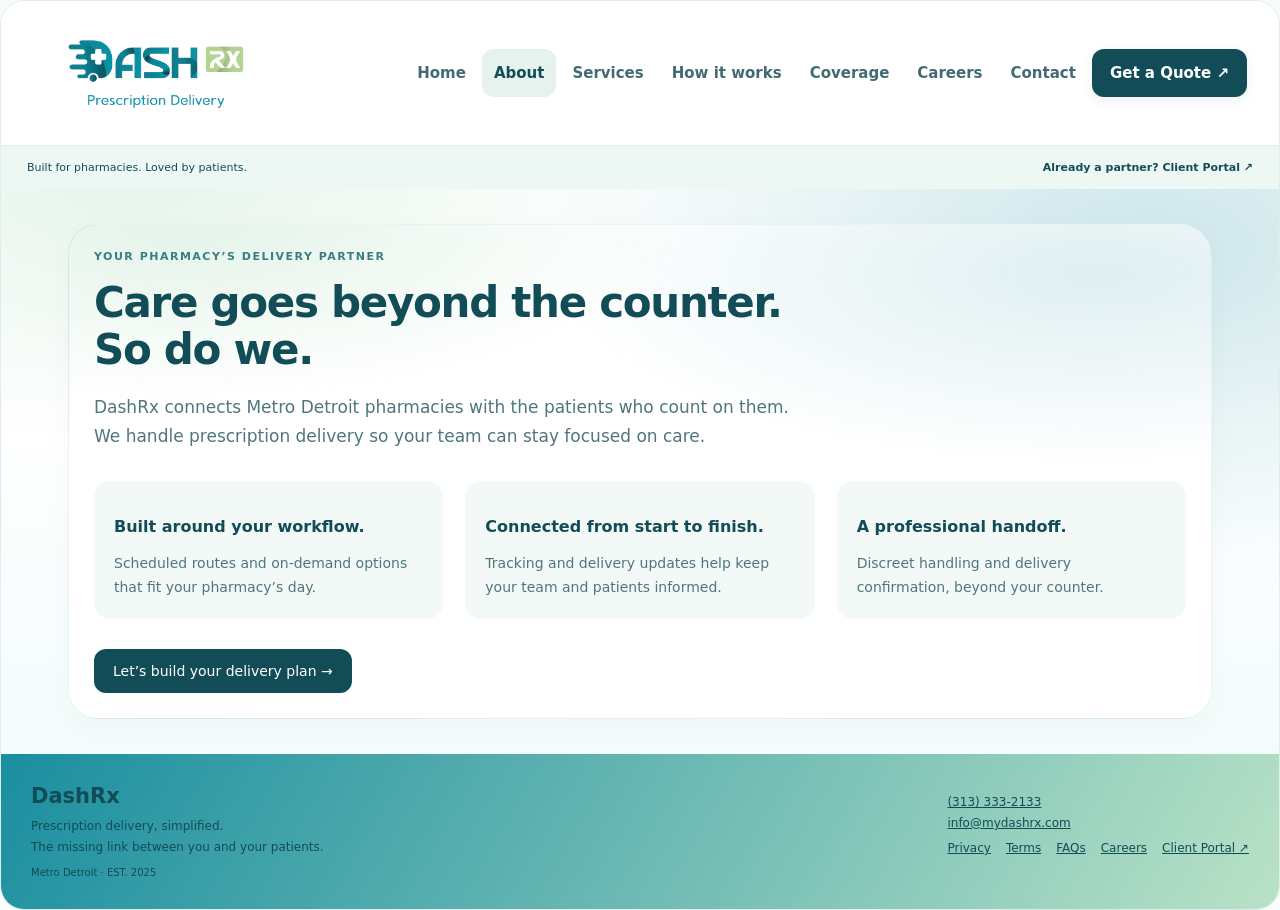
==== commit 10811842: "Enlarge shared navigation and use original high-resolution DashRx logo" ====
--- a/about.html
+++ b/about.html
@@ -1,5 +1,5 @@
 <!doctype html>
-<html lang="en"><head><meta charset="utf-8"><meta name="viewport" content="width=device-width, initial-scale=1"><meta name="theme-color" content="#1a8ea0"><title>About DashRx | DashRx</title><meta name="description" content="DashRx provides secure prescription delivery for pharmacies throughout Wayne, Oakland, and Macomb counties. We deliver. You focus on care."><link rel="canonical" href="https://mydashrx.com/about.html"><link rel="stylesheet" href="css/site.css"><link rel="icon" type="image/svg+xml" href="assets/dashrx_logo.svg"><meta name="referrer" content="strict-origin-when-cross-origin"><script src="js/site.js" defer></script></head><body style="margin:0;background:#f8fcfc;font-family:ui-sans-serif,system-ui"><div id="rx-full"><header class="full-nav"><a class="full-brand cursor-interaction" aria-label="DashRx homepage" href="index.html"><img class="full-logo" alt="DashRx" src="assets/dashrx-logo.webp" width="160" height="72" decoding="async"></a><a class="mobile-header-quote cursor-interaction" href="quote.html">Quote ↗</a><button class="mobile-menu-button cursor-interaction" type="button" aria-controls="rx-main-menu" aria-expanded="false">Menu</button><nav id="rx-main-menu" class="full-links" aria-label="Website navigation"><a class="cursor-interaction" href="index.html">Home</a><a class="cursor-interaction" href="about.html" aria-current="page">About</a><a class="cursor-interaction" href="services.html">Services</a><a class="cursor-interaction" href="how-it-works.html">How it works</a><a class="cursor-interaction" href="coverage.html">Coverage</a><a class="cursor-interaction" href="careers.html">Careers</a><a class="cursor-interaction" href="contact.html">Contact</a><a class="full-quote cursor-interaction" href="quote.html">Get a Quote ↗</a></nav></header>
+<html lang="en"><head><meta charset="utf-8"><meta name="viewport" content="width=device-width, initial-scale=1"><meta name="theme-color" content="#1a8ea0"><title>About DashRx | DashRx</title><meta name="description" content="DashRx provides secure prescription delivery for pharmacies throughout Wayne, Oakland, and Macomb counties. We deliver. You focus on care."><link rel="canonical" href="https://mydashrx.com/about.html"><link rel="stylesheet" href="css/site.css"><link rel="icon" type="image/svg+xml" href="assets/dashrx_logo.svg"><meta name="referrer" content="strict-origin-when-cross-origin"><script src="js/site.js" defer></script></head><body style="margin:0;background:#f8fcfc;font-family:ui-sans-serif,system-ui"><div id="rx-full"><header class="full-nav"><a class="full-brand cursor-interaction" aria-label="DashRx homepage" href="index.html"><img class="full-logo" alt="DashRx" src="assets/dashrx_logo.png" width="160" height="72" decoding="async"></a><a class="mobile-header-quote cursor-interaction" href="quote.html">Quote ↗</a><button class="mobile-menu-button cursor-interaction" type="button" aria-controls="rx-main-menu" aria-expanded="false">Menu</button><nav id="rx-main-menu" class="full-links" aria-label="Website navigation"><a class="cursor-interaction" href="index.html">Home</a><a class="cursor-interaction" href="about.html" aria-current="page">About</a><a class="cursor-interaction" href="services.html">Services</a><a class="cursor-interaction" href="how-it-works.html">How it works</a><a class="cursor-interaction" href="coverage.html">Coverage</a><a class="cursor-interaction" href="careers.html">Careers</a><a class="cursor-interaction" href="contact.html">Contact</a><a class="full-quote cursor-interaction" href="quote.html">Get a Quote ↗</a></nav></header>
 <div class="full-portal-row"><span>Built for pharmacies. Loved by patients.</span><a class="cursor-interaction" href="portal.html">Already a partner? Client Portal ↗</a></div>
 <div class="mobile-actions"><a href="tel:+13133332133">Call DashRx</a><a class="cursor-interaction" href="quote.html">Get a Quote →</a></div>
 <main class="rx-content page ready" id="main-content"><section class="section"><div class="panel soft"><div class="eyebrow">YOUR PHARMACY’S DELIVERY PARTNER</div><h1>Care goes beyond the counter.<br>So do we.</h1><p class="lead">DashRx connects Metro Detroit pharmacies with the patients who count on them. We handle prescription delivery so your team can stay focused on care.</p><div class="benefit-grid"><article><h3>Built around your workflow.</h3><p>Scheduled routes and on-demand options that fit your pharmacy’s day.</p></article><article><h3>Connected from start to finish.</h3><p>Tracking and delivery updates help keep your team and patients informed.</p></article><article><h3>A professional handoff.</h3><p>Discreet handling and delivery confirmation, beyond your counter.</p></article></div><a class="site-action" href="quote.html">Let’s build your delivery plan →</a></div></section></main><footer class="full-footer"><div><strong>DashRx</strong><p>Prescription delivery, simplified.<br>The missing link between you and your patients.</p><small>Metro Detroit · EST. 2025</small></div><div><p><a href="tel:+13133332133">(313) 333-2133</a><br><a href="mailto:info@mydashrx.com">info@mydashrx.com</a></p><div class="full-footer-links"><a class="cursor-interaction" href="privacy.html">Privacy</a><a class="cursor-interaction" href="terms.html">Terms</a><a class="cursor-interaction" href="faq.html">FAQs</a><a class="cursor-interaction" href="careers.html">Careers</a><a class="cursor-interaction" href="portal.html">Client Portal ↗</a></div></div></footer>
--- a/css/site.css
+++ b/css/site.css
@@ -362,3 +362,30 @@
 #rx-full .full-links a{display:inline-flex;align-items:center;text-decoration:none}#rx-full .mobile-header-quote{text-decoration:none}#rx-full .full-footer-links a{font-size:12px}#rx-full .mobile-actions .mobile-quote{background:#124d57;color:white}.rx-content{padding-bottom:35px}.rx-content [hidden]{display:none!important}.rx-content .mapcard{color:#124d57}.rx-content .map-legend{font-size:12px}.rx-content .site-action{cursor:pointer}.rx-content .contact-grid article p{line-height:1.6}.rx-content .form-privacy{font-size:12px;line-height:1.65}#rx-full .full-brand{display:inline-flex}.rx-content .legal-page p{line-height:1.8}.rx-content .coverage-result{margin-top:16px}#rx-full .full-footer-links{align-items:center}@media(max-width:700px){#rx-full .full-links a{font-size:14px;min-height:46px;padding:12px}#rx-full .mobile-actions a{min-height:46px}.rx-content .kpi-row{grid-template-columns:1fr 1fr}.rx-content .mapcard h3{font-size:14px}}@media(prefers-reduced-motion:reduce){*,*::before,*::after{animation:none!important;transition:none!important;scroll-behavior:auto!important}}
 
 #rx-full .full-portal-row a{text-decoration:none}#rx-full .mobile-actions .mobile-quote{background:#124d57;color:white}#rx-full a:focus-visible,button:focus-visible{outline:3px solid #2e7b85;outline-offset:3px}
+
+/* A clearer, roomier shared header. */
+#rx-full .full-nav{padding:16px 32px;gap:20px;flex-wrap:nowrap}
+#rx-full .full-logo{width:240px;height:112px;display:block;object-fit:contain}
+#rx-full .full-brand{flex-shrink:0}
+#rx-full .full-links{gap:4px;flex-wrap:nowrap}
+#rx-full .full-links a{font-size:15px;font-weight:650;padding:13px 12px;min-height:48px;white-space:nowrap;border-radius:12px}
+#rx-full .full-links a:hover{background:#edf7f3;color:#124d57}
+#rx-full .full-links .full-quote{padding:14px 18px;box-shadow:0 4px 12px #124d5714}
+#rx-full .full-links .full-quote:hover{background:#1a6975;color:#fff}
+@media(max-width:1150px){
+#rx-full .full-nav{padding:12px 24px;gap:12px;flex-wrap:wrap;justify-content:flex-start}
+#rx-full .full-brand{margin-right:auto}
+#rx-full .full-logo{width:210px;height:98px}
+#rx-full .mobile-menu-button,#rx-full .mobile-header-quote{display:inline-flex;align-items:center;justify-content:center;min-height:48px;padding:12px 16px;border-radius:12px;font-size:15px;font-weight:650}
+#rx-full .mobile-menu-button{background:#edf7f3;color:#124d57;border:1px solid #d5e6df}
+#rx-full .mobile-header-quote{background:#124d57;color:#fff;border:0}
+#rx-full .full-links{display:none;width:100%;padding:16px 0 4px;grid-template-columns:1fr 1fr;gap:8px;border-top:1px solid #dfede8}
+#rx-full .full-links.is-open{display:grid}
+#rx-full .full-links a{white-space:normal;text-align:left}
+}
+@media(max-width:700px){
+#rx-full .full-nav{padding:10px 16px;gap:8px}
+#rx-full .full-logo{width:174px;height:84px}
+#rx-full .mobile-menu-button,#rx-full .mobile-header-quote{padding:11px 12px;font-size:14px;min-width:0}
+}
+@media(max-width:360px){#rx-full .full-logo{width:152px;height:76px}#rx-full .mobile-header-quote{display:none}}
